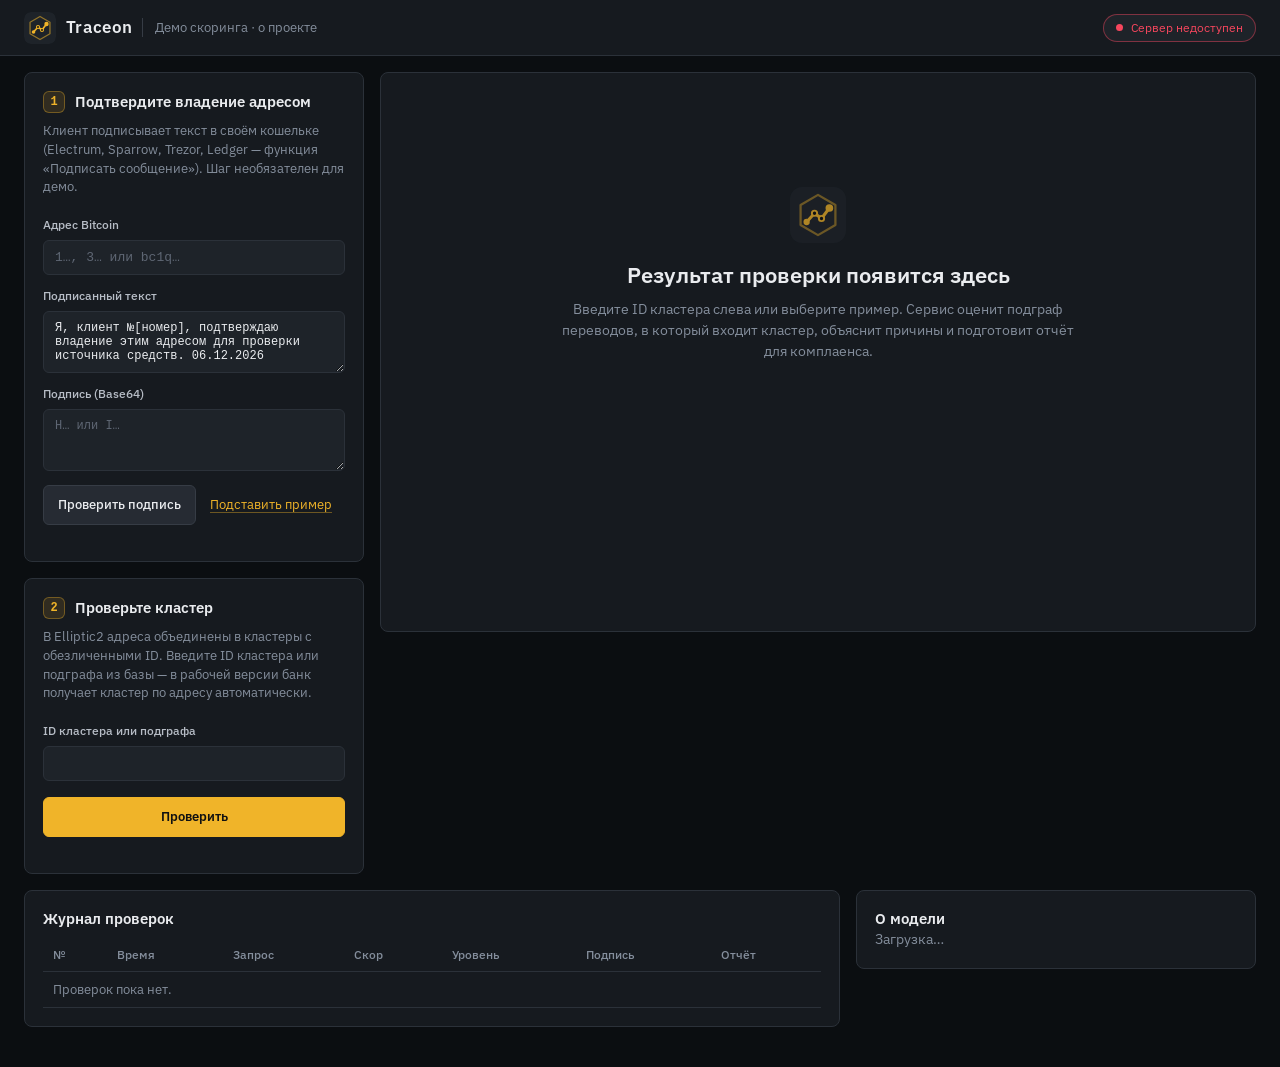
==== frontend/demo/index.html @ 6b7cd073 "Traceon: ML-скоринг AML-рисков криптопереводов" ====
<!doctype html>
<html lang="ru">
<head>
  <meta charset="utf-8">
  <meta name="viewport" content="width=device-width, initial-scale=1">
  <title>Traceon — проверка источника средств</title>
  <meta name="color-scheme" content="dark">
  <link rel="icon" href="../logo.svg" type="image/svg+xml">
  <link rel="stylesheet" href="style.css">
  <script src="../vendor/vis-network.min.js" defer></script>
  <script src="app.js" defer></script>
</head>
<body>
  <header class="topbar">
    <a class="brand" href="/" title="О проекте Traceon">
      <img src="../logo.svg" width="32" height="32" alt="">
      <span class="brand-name">Traceon</span>
      <span class="brand-sub">Демо скоринга · о проекте</span>
    </a>
    <div class="status" id="status" role="status"><span class="pulse"></span><span id="status-text">Подключение…</span></div>
  </header>
  <div class="ticker" id="ticker" aria-label="Показатели модели" hidden></div>

  <main class="layout">
    <aside class="steps" aria-label="Порядок проверки">
      <section class="step" aria-labelledby="step1-title">
        <h2 id="step1-title"><span class="step-n">1</span>Подтвердите владение адресом</h2>
        <p class="note">Клиент подписывает текст в своём кошельке (Electrum, Sparrow, Trezor, Ledger — функция «Подписать сообщение»). Шаг необязателен для демо.</p>
        <form id="sig-form" novalidate>
          <label for="sig-address">Адрес Bitcoin</label>
          <input id="sig-address" name="address" autocomplete="off" spellcheck="false" placeholder="1…, 3… или bc1q…">
          <label for="sig-message">Подписанный текст</label>
          <textarea id="sig-message" name="message" rows="3" spellcheck="false"></textarea>
          <label for="sig-signature">Подпись (Base64)</label>
          <textarea id="sig-signature" name="signature" rows="3" spellcheck="false" placeholder="H… или I…"></textarea>
          <div class="row">
            <button type="submit" class="btn secondary">Проверить подпись</button>
            <button type="button" class="link" id="sig-sample">Подставить пример</button>
          </div>
          <p class="sig-result" id="sig-result" aria-live="polite"></p>
        </form>
      </section>

      <section class="step" aria-labelledby="step2-title">
        <h2 id="step2-title"><span class="step-n">2</span>Проверьте кластер</h2>
        <p class="note">В Elliptic2 адреса объединены в кластеры с обезличенными ID. Введите ID кластера или подграфа из базы — в рабочей версии банк получает кластер по адресу автоматически.</p>
        <form id="check-form" novalidate>
          <label for="query">ID кластера или подграфа</label>
          <input id="query" name="query" autocomplete="off" spellcheck="false" required>
          <button type="submit" class="btn primary" id="check-btn">Проверить</button>
          <p class="field-error" id="check-error" role="alert"></p>
        </form>
        <div class="examples" id="examples" hidden>
          <p class="note">Примеры из тестовой выборки:</p>
          <div class="chips" id="chips"></div>
        </div>
      </section>
    </aside>

    <section class="result" id="result" aria-live="polite" aria-labelledby="result-title">
      <div class="empty" id="empty">
        <h1 id="result-title">Результат проверки появится здесь</h1>
        <p>Введите ID кластера слева или выберите пример. Сервис оценит подграф переводов, в который входит кластер, объяснит причины и подготовит отчёт для комплаенса.</p>
      </div>

      <div class="report" id="report" hidden>
        <div class="report-head">
          <div>
            <h1 id="r-title">Проверка</h1>
            <p class="meta" id="r-meta"></p>
          </div>
          <div class="actions">
            <a class="btn secondary" id="r-pdf" href="#" download>Скачать PDF-отчёт</a>
            <button type="button" class="link" id="r-blacklist">Внести кластер в чёрный список</button>
          </div>
        </div>

        <div class="scale-block">
          <div class="score" id="r-score">
            <svg class="hex" viewBox="0 0 120 138" aria-hidden="true">
              <path class="hex-glow" d="M60 4 L114 35 V103 L60 134 L6 103 V35 Z"/>
              <path class="hex-edge" d="M60 4 L114 35 V103 L60 134 L6 103 V35 Z"/>
            </svg>
            <span class="score-num" id="r-num">0</span><span class="score-of">из 100</span>
          </div>
          <div class="scale-wrap">
            <p class="level" id="r-level"></p>
            <div class="scale" aria-hidden="true">
              <span class="zone low"></span><span class="zone medium"></span><span class="zone high"></span>
              <span class="marker" id="r-marker"></span>
            </div>
            <div class="scale-labels" aria-hidden="true">
              <span>Низкий риск</span><span>Средний</span><span>Высокий</span>
            </div>
          </div>
        </div>

        <p class="scheme-line" id="r-scheme" hidden></p>
        <div class="badges" id="r-badges"></div>

        <section class="conclusion">
          <h2>Заключение</h2>
          <p id="r-conclusion"></p>
          <p class="note" id="r-conclusion-src"></p>
        </section>

        <section class="patterns">
          <h2>Тип схемы</h2>
          <p class="note">Определяется по реальным переводам внутри схемы. Нажмите на карточку, чтобы подсветить участников на графе.</p>
          <div class="pattern-list" id="r-patterns"></div>
        </section>

        <section class="drivers" id="r-drivers" hidden>
          <h2>Из чего складывается оценка</h2>
          <div class="drivers-bar" id="r-drivers-bar" aria-hidden="true"></div>
          <ul class="drivers-legend" id="r-drivers-legend"></ul>
        </section>

        <div class="factors">
          <section>
            <h2>Факторы риска</h2>
            <ul class="factor-list up" id="r-risk"></ul>
          </section>
          <section>
            <h2>Смягчающие факторы</h2>
            <ul class="factor-list down" id="r-mitigating"></ul>
          </section>
        </div>
        <p class="note factors-note" id="r-hidden-note" hidden></p>

        <section class="graph-block">
          <div class="graph-head">
            <h2>Граф переводов подграфа</h2>
            <ul class="legend">
              <li><span class="dot focus"></span>Проверяемый кластер</li>
              <li><span class="dot plain"></span>Другие кластеры</li>
              <li><span class="dot listed"></span>В чёрном списке</li>
              <li id="legend-scheme" hidden><span class="dot scheme"></span>Участники типовой схемы</li>
            </ul>
          </div>
          <div id="graph" class="graph" role="img" aria-label="Граф переводов между кластерами подграфа"></div>
        </section>
      </div>
    </section>
  </main>

  <section class="bottom">
    <section class="history" aria-labelledby="history-title">
      <h2 id="history-title">Журнал проверок</h2>
      <div class="table-wrap">
        <table>
          <thead><tr><th>№</th><th>Время</th><th>Запрос</th><th>Скор</th><th>Уровень</th><th>Подпись</th><th>Отчёт</th></tr></thead>
          <tbody id="history"><tr><td colspan="7" class="muted">Проверок пока нет.</td></tr></tbody>
        </table>
      </div>
    </section>
    <section class="model" aria-labelledby="model-title">
      <h2 id="model-title">О модели</h2>
      <div id="model-info"><p class="muted">Загрузка…</p></div>
    </section>
  </section>
</body>
</html>
---- frontend/demo/style.css ----
/* Traceon — консоль комплаенс-офицера. Шрифты лежат локально: работает без интернета. */
@font-face { font-family: "Plex"; font-weight: 400; font-display: swap; src: url(../vendor/fonts/ibm-plex-sans-latin-400-normal.woff2) format("woff2"); unicode-range: U+0000-00FF, U+2000-206F, U+20AC, U+2116, U+2190-21FF, U+25B2, U+25BC; }
@font-face { font-family: "Plex"; font-weight: 400; font-display: swap; src: url(../vendor/fonts/ibm-plex-sans-cyrillic-400-normal.woff2) format("woff2"); unicode-range: U+0301, U+0400-045F, U+0490-0491, U+04B0-04B1, U+2116; }
@font-face { font-family: "Plex"; font-weight: 500; font-display: swap; src: url(../vendor/fonts/ibm-plex-sans-latin-500-normal.woff2) format("woff2"); unicode-range: U+0000-00FF, U+2000-206F, U+2116; }
@font-face { font-family: "Plex"; font-weight: 500; font-display: swap; src: url(../vendor/fonts/ibm-plex-sans-cyrillic-500-normal.woff2) format("woff2"); unicode-range: U+0301, U+0400-045F, U+0490-0491, U+04B0-04B1, U+2116; }
@font-face { font-family: "Plex"; font-weight: 600; font-display: swap; src: url(../vendor/fonts/ibm-plex-sans-latin-600-normal.woff2) format("woff2"); unicode-range: U+0000-00FF, U+2000-206F, U+2116; }
@font-face { font-family: "Plex"; font-weight: 600; font-display: swap; src: url(../vendor/fonts/ibm-plex-sans-cyrillic-600-normal.woff2) format("woff2"); unicode-range: U+0301, U+0400-045F, U+0490-0491, U+04B0-04B1, U+2116; }
@font-face { font-family: "Plex Condensed"; font-weight: 600; font-display: swap; src: url(../vendor/fonts/ibm-plex-sans-condensed-latin-600-normal.woff2) format("woff2"); }

/* Traceon — тёмная «биржевая» тема (как в Tamyr) с web3-акцентами:
   янтарный бренд, зелёный/оранжевый/красный — уровни риска, фиолетовый — тип схемы, бирюзовый — связи с сетью.
   ID — моноширинным шрифтом, как хеши в блокчейн-эксплорере. Шрифты локальные: работает без интернета. */
:root {
  --bg: #0B0E11; --panel: #161A1F; --panel-2: #1E2329; --panel-3: #262B33;
  --line: #2B3139; --line-2: #363C45;
  --ink: #EAECEF; --ink-2: #B7BDC6; --muted: #848E9C; --dim: #5E6673;
  --accent: #F0B429; --accent-soft: rgba(240, 180, 41, .12);
  --low: #2EBD85; --medium: #E8A13A; --high: #F6465D; --ok: #2EBD85;
  --violet: #8B7CF6; --violet-soft: rgba(139, 124, 246, .12);
  --cyan: #22C3D6; --cyan-soft: rgba(34, 195, 214, .10);
  --radius: 8px;
  --mono: "JetBrains Mono", "SF Mono", ui-monospace, Menlo, Consolas, monospace;
  font-family: "Plex", -apple-system, "Helvetica Neue", Arial, sans-serif;
  color: var(--ink); background: var(--bg);
  font-size: 14px; line-height: 1.5;
  color-scheme: dark;
}
* { box-sizing: border-box; }
body { margin: 0; background: var(--bg); -webkit-font-smoothing: antialiased; }
h1, h2 { margin: 0; font-weight: 600; }
h1 { font-size: 22px; line-height: 1.25; overflow-wrap: anywhere; }
h2 { font-size: 15px; line-height: 1.35; }
p { margin: 0; }
[hidden] { display: none !important; }
:focus-visible { outline: 2px solid var(--accent); outline-offset: 2px; border-radius: 4px; }
::selection { background: var(--accent); color: #111; }
::-webkit-scrollbar { width: 8px; height: 8px; }
::-webkit-scrollbar-thumb { background: var(--line-2); border-radius: 8px; }
.muted { color: var(--muted); }
.note { color: var(--muted); font-size: 12.5px; line-height: 1.5; }

/* Верхняя панель */
.topbar { display: flex; align-items: center; justify-content: space-between; gap: 16px;
  height: 56px; padding: 0 24px; background: var(--panel); border-bottom: 1px solid var(--line); }
.brand { display: flex; align-items: center; gap: 10px; min-width: 0; }
.brand img { flex: none; border-radius: 7px; }
.brand-name { font-weight: 600; font-size: 17px; letter-spacing: .02em; }
.brand-sub { color: var(--muted); font-size: 12.5px; padding-left: 12px; border-left: 1px solid var(--line-2); white-space: nowrap; overflow: hidden; text-overflow: ellipsis; }
.status { display: inline-flex; align-items: center; gap: 8px; font-size: 12px; color: var(--ink-2);
  background: var(--panel-2); border: 1px solid var(--line); border-radius: 999px; padding: 4px 12px; }
.pulse { width: 7px; height: 7px; border-radius: 50%; background: var(--muted); flex: none; }
.status.ok .pulse { background: var(--low); box-shadow: 0 0 0 0 rgba(46, 189, 133, .6); animation: pulse 2.4s ease-out infinite; }
.status.bad { color: var(--high); border-color: rgba(246, 70, 93, .45); }
.status.bad .pulse { background: var(--high); }
@keyframes pulse { 0% { box-shadow: 0 0 0 0 rgba(46, 189, 133, .55); } 70%, 100% { box-shadow: 0 0 0 7px rgba(46, 189, 133, 0); } }

/* Тикер: показатели модели, как строка котировок */
.ticker { display: flex; background: var(--bg); border-bottom: 1px solid var(--line); overflow-x: auto; scrollbar-width: none; }
.ticker::-webkit-scrollbar { display: none; }
.ticker .t { padding: 8px 20px; border-right: 1px solid var(--line); white-space: nowrap; }
.ticker .t small { display: block; color: var(--muted); font-size: 11px; }
.ticker .t b { font: 600 14px var(--mono); font-variant-numeric: tabular-nums; }
.ticker .t b.acc { color: var(--accent); }
.ticker .t b.up { color: var(--low); }
.ticker .t i { font-style: normal; font-size: 11px; color: var(--dim); margin-left: 6px; }

/* Раскладка */
.layout { display: grid; grid-template-columns: 340px minmax(0, 1fr); gap: 16px;
  padding: 16px 24px; max-width: 1480px; margin: 0 auto; align-items: start; }
.steps { display: flex; flex-direction: column; gap: 16px; position: sticky; top: 16px; }
.step, .result, .history, .model { background: var(--panel); border: 1px solid var(--line); border-radius: var(--radius); }
.step { padding: 18px; }
.step h2 { display: flex; align-items: center; gap: 10px; margin-bottom: 8px; }
.step-n { display: inline-grid; place-items: center; width: 22px; height: 22px; border-radius: 6px; flex: none;
  background: var(--accent-soft); color: var(--accent); font: 600 12px var(--mono); border: 1px solid rgba(240, 180, 41, .35); }

form { display: flex; flex-direction: column; gap: 6px; margin-top: 14px; }
label { font-size: 12px; font-weight: 500; color: var(--ink-2); margin-top: 6px; }
input, textarea { font: 13px var(--mono); color: var(--ink); background: var(--panel-2);
  border: 1px solid var(--line); border-radius: 6px; padding: 9px 11px; width: 100%; }
input::placeholder, textarea::placeholder { color: var(--dim); }
textarea { resize: vertical; font-size: 12px; }
input:focus, textarea:focus { border-color: var(--accent); outline: none; box-shadow: 0 0 0 3px var(--accent-soft); }
.row { display: flex; align-items: center; gap: 14px; margin-top: 8px; flex-wrap: wrap; }

.btn { display: inline-flex; align-items: center; justify-content: center; gap: 8px; font: inherit; font-weight: 500;
  font-size: 13px; border-radius: 6px; padding: 9px 14px; cursor: pointer; text-decoration: none; border: 1px solid var(--line-2); }
.btn.primary { background: var(--accent); border-color: var(--accent); color: #111; font-weight: 600; margin-top: 10px; }
.btn.primary:hover { filter: brightness(1.08); }
.btn.primary:disabled { opacity: .6; cursor: progress; }
.btn.secondary { background: var(--panel-3); color: var(--ink); }
.btn.secondary:hover { border-color: var(--muted); }
.link { font: inherit; font-size: 12.5px; color: var(--accent); background: none; border: 0; padding: 0; cursor: pointer;
  text-decoration: underline; text-underline-offset: 3px; text-decoration-color: rgba(240, 180, 41, .4); }
.link:hover { text-decoration-color: var(--accent); }
.link:disabled { color: var(--muted); cursor: default; text-decoration: none; }

.sig-result { font-size: 12.5px; min-height: 1em; }
.sig-result.ok { color: var(--low); }
.sig-result.bad { color: var(--high); }
.field-error { color: var(--high); font-size: 12.5px; min-height: 1em; }

.examples { margin-top: 16px; padding-top: 14px; border-top: 1px solid var(--line); }
.chips { display: flex; flex-direction: column; gap: 6px; margin-top: 8px; }
.chip { display: flex; justify-content: space-between; align-items: center; gap: 10px; font: inherit; font-size: 12.5px;
  text-align: left; background: var(--panel-2); color: var(--ink-2); cursor: pointer;
  border: 1px solid var(--line); border-left: 3px solid var(--c, var(--line-2)); border-radius: 6px; padding: 7px 10px; }
.chip:hover { border-color: var(--line-2); border-left-color: var(--c); color: var(--ink); background: var(--panel-3); }
.chip .cid { font: 12px var(--mono); color: var(--ink); }

/* Результат */
.result { padding: 24px; min-height: 560px; }
.empty { max-width: 520px; margin: 90px auto; text-align: center; }
.empty::before { content: ""; display: block; width: 56px; height: 56px; margin: 0 auto 18px; background: url(../logo.svg) center/contain no-repeat; opacity: .7; }
.empty p { color: var(--muted); margin-top: 10px; }

.report-head { display: flex; justify-content: space-between; align-items: flex-start; gap: 16px; flex-wrap: wrap; }
#r-title { font-family: var(--mono); font-weight: 600; letter-spacing: .01em; }
.meta { color: var(--muted); font-size: 12px; margin-top: 4px; word-break: break-all; font-family: var(--mono); }
.actions { display: flex; flex-direction: column; align-items: flex-end; gap: 8px; }

/* Скор в шестиугольнике-«блоке» — главный элемент экрана */
.scale-block { display: grid; grid-template-columns: auto minmax(0, 1fr); gap: 32px; align-items: center; margin: 22px 0 6px; }
.score { position: relative; width: 150px; height: 172px; display: flex; flex-direction: column;
  align-items: center; justify-content: center; color: var(--lvl, var(--ink)); }
.hex { position: absolute; inset: 0; width: 100%; height: 100%; overflow: visible; }
.hex path { fill: none; stroke-linejoin: round; }
.hex-edge { stroke: var(--lvl, var(--line-2)); stroke-width: 2.5;
  fill: color-mix(in srgb, var(--lvl, #000) 9%, transparent) !important; }
.hex-glow { stroke: var(--lvl, transparent); stroke-width: 10; opacity: .18; filter: blur(6px); }
.score-num { position: relative; font: 600 64px/1 var(--mono); font-variant-numeric: tabular-nums;
  text-shadow: 0 0 24px color-mix(in srgb, var(--lvl, #fff) 45%, transparent); }
.score-of { position: relative; font-size: 12px; color: var(--muted); margin-top: 6px; }
.level { font-size: 20px; font-weight: 600; color: var(--lvl, var(--ink)); margin-bottom: 12px; }
.scale { position: relative; display: grid; grid-template-columns: 40fr 30fr 30fr; gap: 3px; height: 8px; }
.zone { display: block; height: 100%; border-radius: 2px; }
.zone.low { background: rgba(46, 189, 133, .55); }
.zone.medium { background: rgba(232, 161, 58, .55); }
.zone.high { background: rgba(246, 70, 93, .6); }
.marker { position: absolute; top: -7px; width: 4px; height: 22px; margin-left: -2px; border-radius: 2px; left: 0;
  background: var(--ink); box-shadow: 0 0 0 3px var(--panel), 0 0 14px var(--lvl, #fff);
  transition: left .7s cubic-bezier(.2, .8, .2, 1); }
.scale-labels { display: grid; grid-template-columns: 40fr 30fr 30fr; margin-top: 8px; font-size: 11.5px; color: var(--muted); }
@media (prefers-reduced-motion: reduce) { .marker { transition: none; } .status.ok .pulse { animation: none; } }

.badges { display: flex; flex-wrap: wrap; gap: 6px; margin: 16px 0 4px; }
.badge { font-size: 12px; border: 1px solid var(--line); border-radius: 999px; padding: 3px 10px; color: var(--ink-2); background: var(--panel-2); }
.badge.ok { border-color: rgba(46, 189, 133, .45); color: var(--low); background: rgba(46, 189, 133, .08); }
.badge.warn { border-color: rgba(246, 70, 93, .5); color: var(--high); background: rgba(246, 70, 93, .08); }

.scheme-line { margin: 18px 0 0; padding: 10px 14px; border: 1px solid rgba(139, 124, 246, .35); border-left: 3px solid var(--violet);
  background: var(--violet-soft); border-radius: 0 6px 6px 0; font-size: 15px; line-height: 1.45; color: var(--ink); }
.scheme-line span { font-weight: 600; color: var(--violet); margin-right: 4px; }

.result section h2 { margin-bottom: 2px; }
.conclusion { margin-top: 20px; padding: 14px 16px; background: var(--panel-2);
  border-left: 3px solid var(--lvl, var(--accent)); border-radius: 0 6px 6px 0; }
.conclusion h2 { margin-bottom: 6px; }
.conclusion p + .note { margin-top: 8px; }
#r-conclusion { max-width: 80ch; color: var(--ink-2); }

.patterns, .drivers, .graph-block { margin-top: 26px; }
.pattern-list { display: grid; grid-template-columns: repeat(auto-fit, minmax(240px, 1fr)); gap: 8px; margin-top: 10px; }
.pattern { display: flex; flex-direction: column; gap: 4px; padding: 11px 13px; border: 1px solid var(--line);
  border-radius: 6px; background: var(--panel-2); font-size: 13px; line-height: 1.45; color: var(--ink-2); }
.pattern b { font-weight: 600; font-size: 14px; color: var(--ink); }
.pattern-stat { color: var(--muted); font-size: 12px; }
.pattern-list + .pattern-stat { display: block; margin-top: 8px; }
.pattern.clickable { cursor: pointer; }
.pattern.clickable:hover { border-color: var(--line-2); }
.pattern.active { border-color: var(--violet); background: var(--violet-soft); }

/* Из чего складывается оценка */
.drivers-bar { display: flex; gap: 2px; height: 10px; border-radius: 3px; overflow: hidden; margin-top: 10px; background: var(--panel-3); }
.drivers-bar span { display: block; min-width: 3px; }
.drivers-legend { list-style: none; display: flex; flex-wrap: wrap; gap: 6px 22px; padding: 0; margin: 10px 0 0; font-size: 13px; color: var(--ink-2); }
.drivers-legend li { display: flex; align-items: center; gap: 7px; }
.drivers-legend b { font-family: var(--mono); color: var(--ink); }
.sw { width: 9px; height: 9px; border-radius: 2px; display: inline-block; }
.g-hidden { background: var(--dim); }
.g-network { background: var(--cyan); }
.g-structure { background: var(--violet); }

/* Факторы */
.factors { display: grid; grid-template-columns: 1fr 1fr; gap: 20px; margin-top: 26px; }
.factor-list { list-style: none; margin: 10px 0 0; padding: 0; display: flex; flex-direction: column; gap: 6px; }
.factor-list li { padding: 10px 12px; background: var(--panel-2); border: 1px solid var(--line); border-radius: 6px;
  font-size: 13px; line-height: 1.5; color: var(--ink-2); }
.factor-list.up li { box-shadow: inset 3px 0 0 var(--high); }
.factor-list.down li { box-shadow: inset 3px 0 0 var(--low); }
.factor-list .empty-item { color: var(--muted); box-shadow: none !important; }
.f-meta { display: flex; flex-wrap: wrap; align-items: center; gap: 6px; font-size: 11.5px; color: var(--muted); margin-bottom: 5px; }
.f-group { display: inline-block; padding: 0 7px; border-radius: 4px; font-weight: 500; line-height: 18px; }
.f-group.g-hidden { background: var(--panel-3); color: var(--ink-2); }
.f-group.g-network { background: var(--cyan-soft); color: var(--cyan); }
.f-group.g-structure { background: var(--violet-soft); color: var(--violet); }
.factor-list .proxy { display: block; font-size: 12.5px; color: var(--cyan); margin-top: 4px; }
.factor-list .hint { display: block; color: var(--accent); font-size: 12.5px; margin-top: 3px; }
.factors-note { margin-top: 12px; max-width: 95ch; }

/* Граф: тёмное полотно с сеткой точек — «сеть» */
.graph-head { display: flex; justify-content: space-between; align-items: baseline; gap: 12px; flex-wrap: wrap; }
.legend { display: flex; gap: 14px; list-style: none; margin: 0; padding: 0; font-size: 12px; color: var(--muted); flex-wrap: wrap; }
.legend li { display: flex; align-items: center; gap: 6px; }
.dot { width: 10px; height: 10px; border-radius: 50%; display: inline-block; }
.dot.focus { background: var(--accent); box-shadow: 0 0 8px rgba(240, 180, 41, .6); }
.dot.plain { background: var(--panel-3); border: 2px solid #6B7584; }
.dot.listed { background: var(--high); }
.dot.scheme { background: var(--violet); }
.graph { height: 400px; margin-top: 12px; border: 1px solid var(--line); border-radius: 6px;
  background-color: var(--bg);
  background-image: radial-gradient(rgba(132, 142, 156, .16) 1px, transparent 1px);
  background-size: 18px 18px; color: var(--muted); }

/* Нижний блок */
.bottom { display: grid; grid-template-columns: minmax(0, 1fr) 400px; gap: 16px; align-items: start;
  padding: 0 24px 40px; max-width: 1480px; margin: 0 auto; }
.history, .model { padding: 18px; }
.table-wrap { overflow-x: auto; margin-top: 10px; }
table { width: 100%; border-collapse: collapse; font-size: 13px; font-variant-numeric: tabular-nums; }
th { text-align: left; font-weight: 500; color: var(--muted); font-size: 11.5px; padding: 7px 10px; border-bottom: 1px solid var(--line); }
td { padding: 8px 10px; border-bottom: 1px solid var(--line); color: var(--ink-2); }
tbody tr:hover td { background: var(--panel-2); }
td.q { font-family: var(--mono); font-size: 12px; max-width: 220px; overflow: hidden; text-overflow: ellipsis; white-space: nowrap; color: var(--ink); }
.lvl-low { color: var(--low) !important; } .lvl-medium { color: var(--medium) !important; } .lvl-high { color: var(--high) !important; }
.model table { margin-top: 10px; }
.model td:not(:first-child), .model th:not(:first-child) { text-align: right; font-family: var(--mono); }
.model tbody tr:first-child td { color: var(--accent); }
.model .note { margin-top: 10px; }

@media (max-width: 1100px) {
  .layout, .bottom { grid-template-columns: minmax(0, 1fr); padding-left: 16px; padding-right: 16px; }
  .steps { position: static; }
  .topbar { padding: 0 16px; }
  .brand-sub { display: none; }
}
@media (max-width: 640px) {
  .result { padding: 16px; }
  .factors { grid-template-columns: 1fr; }
  .scale-block { grid-template-columns: 1fr; justify-items: center; gap: 16px; }
  .scale-wrap { width: 100%; }
  .score { width: 124px; height: 142px; }
  .score-num { font-size: 50px; }
  .actions { align-items: flex-start; }
  .status { max-width: 52vw; overflow: hidden; }
  #status-text { white-space: nowrap; overflow: hidden; text-overflow: ellipsis; }
}

a.brand { text-decoration: none; color: inherit; }
a.brand:hover .brand-sub { color: var(--accent); }
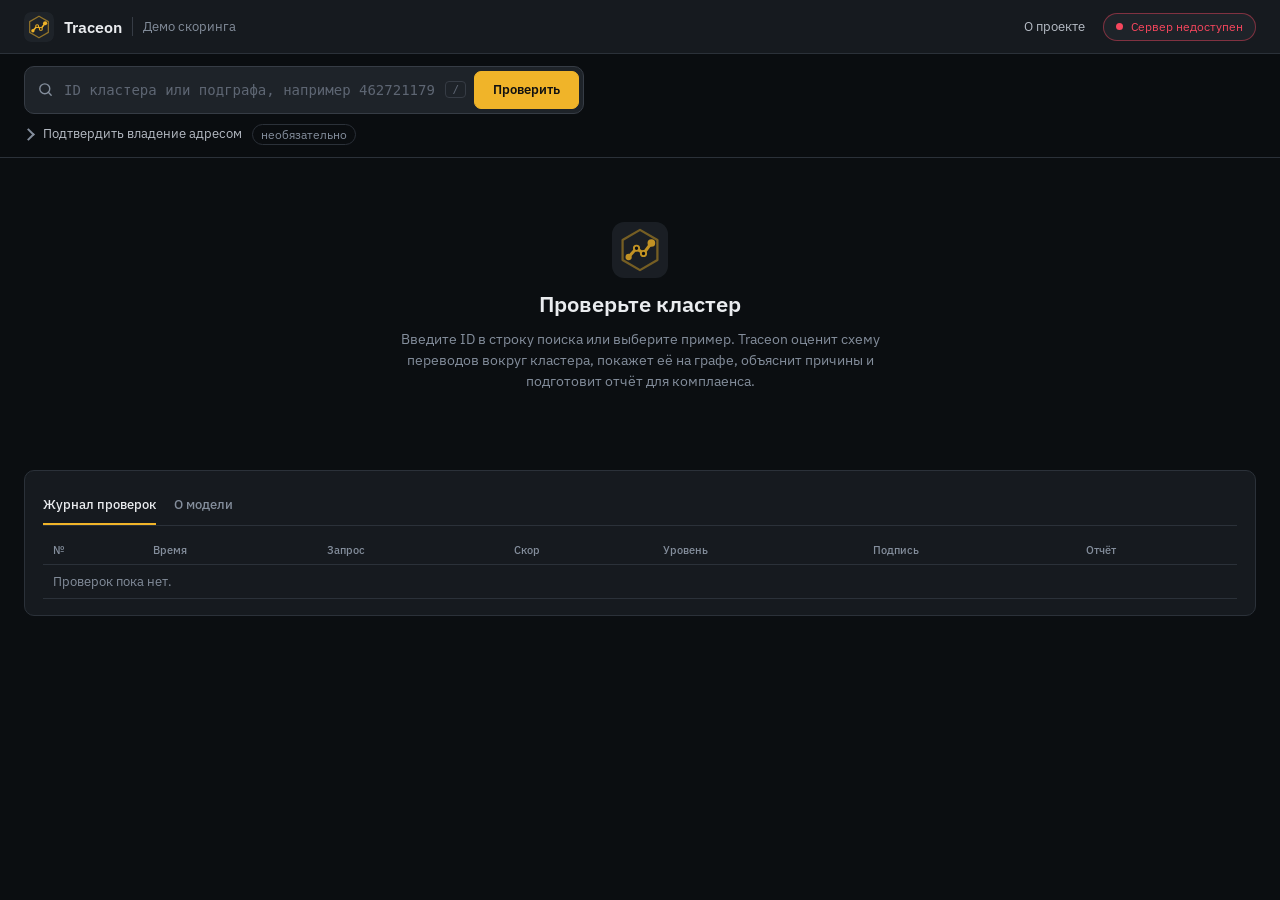
==== commit de9d52f9: "README: подробное описание, архитектура, API, интеграции" ====
--- a/frontend/demo/index.html
+++ b/frontend/demo/index.html
@@ -9,155 +9,172 @@
   <link rel="stylesheet" href="style.css">
   <script src="../vendor/vis-network.min.js" defer></script>
   <script src="app.js" defer></script>
+  <meta name="traceon-demo" content="https://macbook-pro-nurbol.tail18e959.ts.net/demo/">
 </head>
 <body>
   <header class="topbar">
     <a class="brand" href="/" title="О проекте Traceon">
-      <img src="../logo.svg" width="32" height="32" alt="">
+      <img src="../logo.svg" width="30" height="30" alt="">
       <span class="brand-name">Traceon</span>
-      <span class="brand-sub">Демо скоринга · о проекте</span>
+      <span class="brand-sub">Демо скоринга</span>
     </a>
+    <a class="top-link" href="/">О проекте</a>
     <div class="status" id="status" role="status"><span class="pulse"></span><span id="status-text">Подключение…</span></div>
   </header>
   <div class="ticker" id="ticker" aria-label="Показатели модели" hidden></div>
 
-  <main class="layout">
-    <aside class="steps" aria-label="Порядок проверки">
-      <section class="step" aria-labelledby="step1-title">
-        <h2 id="step1-title"><span class="step-n">1</span>Подтвердите владение адресом</h2>
-        <p class="note">Клиент подписывает текст в своём кошельке (Electrum, Sparrow, Trezor, Ledger — функция «Подписать сообщение»). Шаг необязателен для демо.</p>
-        <form id="sig-form" novalidate>
-          <label for="sig-address">Адрес Bitcoin</label>
-          <input id="sig-address" name="address" autocomplete="off" spellcheck="false" placeholder="1…, 3… или bc1q…">
-          <label for="sig-message">Подписанный текст</label>
-          <textarea id="sig-message" name="message" rows="3" spellcheck="false"></textarea>
-          <label for="sig-signature">Подпись (Base64)</label>
-          <textarea id="sig-signature" name="signature" rows="3" spellcheck="false" placeholder="H… или I…"></textarea>
-          <div class="row">
+  <!-- Командная строка: главное действие экрана -->
+  <section class="command" aria-label="Проверка кластера">
+    <form id="check-form" class="search" novalidate>
+      <label for="query" class="sr-only">ID кластера или подграфа</label>
+      <svg class="search-ico" viewBox="0 0 24 24" aria-hidden="true"><circle cx="11" cy="11" r="7" fill="none" stroke="currentColor" stroke-width="2"/><path d="M20 20l-4-4" stroke="currentColor" stroke-width="2" stroke-linecap="round"/></svg>
+      <input id="query" name="query" autocomplete="off" spellcheck="false" required placeholder="ID кластера или подграфа, например 462721179">
+      <kbd title="Нажмите /, чтобы перейти к поиску">/</kbd>
+      <button type="submit" class="btn primary" id="check-btn">Проверить</button>
+    </form>
+    <div class="examples" id="examples" hidden>
+      <span class="ex-label">Примеры</span>
+      <div class="chips" id="chips"></div>
+    </div>
+    <p class="field-error" id="check-error" role="alert"></p>
+
+    <details class="sig" id="sig-panel">
+      <summary>
+        <span class="sig-title">Подтвердить владение адресом</span>
+        <span class="sig-state" id="sig-state">необязательно</span>
+      </summary>
+      <div class="sig-body">
+        <p class="note">Клиент подписывает текст в своём кошельке (Electrum, Sparrow, Trezor, Ledger — «Подписать сообщение»). Подтверждение попадёт в отчёт.</p>
+        <form id="sig-form" class="sig-form" novalidate>
+          <div class="field">
+            <label for="sig-address">Адрес Bitcoin</label>
+            <input id="sig-address" name="address" autocomplete="off" spellcheck="false" placeholder="1…, 3… или bc1q…">
+          </div>
+          <div class="field">
+            <label for="sig-message">Подписанный текст</label>
+            <textarea id="sig-message" name="message" rows="2" spellcheck="false"></textarea>
+          </div>
+          <div class="field">
+            <label for="sig-signature">Подпись (Base64)</label>
+            <textarea id="sig-signature" name="signature" rows="2" spellcheck="false" placeholder="H… или I…"></textarea>
+          </div>
+          <div class="sig-actions">
             <button type="submit" class="btn secondary">Проверить подпись</button>
             <button type="button" class="link" id="sig-sample">Подставить пример</button>
           </div>
-          <p class="sig-result" id="sig-result" aria-live="polite"></p>
         </form>
+        <p class="sig-result" id="sig-result" aria-live="polite"></p>
+      </div>
+    </details>
+  </section>
+
+  <main class="result" id="result" aria-live="polite" aria-labelledby="result-title">
+    <div class="empty" id="empty">
+      <h1 id="result-title">Проверьте кластер</h1>
+      <p>Введите ID в строку поиска или выберите пример. Traceon оценит схему переводов вокруг кластера, покажет её на графе, объяснит причины и подготовит отчёт для комплаенса.</p>
+      <div class="empty-grid" id="empty-examples"></div>
+    </div>
+
+    <div class="report" id="report" hidden>
+      <!-- Сводка: всё главное в одной полосе -->
+      <section class="summary">
+        <div class="score" id="r-score">
+          <svg class="hex" viewBox="0 0 120 138" aria-hidden="true">
+            <path class="hex-glow" d="M60 4 L114 35 V103 L60 134 L6 103 V35 Z"/>
+            <path class="hex-edge" d="M60 4 L114 35 V103 L60 134 L6 103 V35 Z"/>
+          </svg>
+          <span class="score-num" id="r-num">0</span><span class="score-of">из 100</span>
+        </div>
+        <div class="sum-main">
+          <div class="sum-head">
+            <div class="sum-id">
+              <h2 id="r-title">Проверка</h2>
+              <p class="meta" id="r-meta"></p>
+            </div>
+            <div class="actions">
+              <a class="btn secondary" id="r-pdf" href="#" download>Скачать PDF</a>
+              <button type="button" class="btn ghost" id="r-blacklist">В чёрный список</button>
+            </div>
+          </div>
+          <div class="sum-level">
+            <p class="level" id="r-level"></p>
+            <div class="scale-wrap">
+              <div class="scale" aria-hidden="true">
+                <span class="zone low"></span><span class="zone medium"></span><span class="zone high"></span>
+                <span class="marker" id="r-marker"></span>
+              </div>
+              <div class="scale-labels" aria-hidden="true"><span>Низкий</span><span>Средний</span><span>Высокий</span></div>
+            </div>
+          </div>
+          <p class="scheme-line" id="r-scheme" hidden></p>
+          <div class="badges" id="r-badges"></div>
+        </div>
       </section>
 
-      <section class="step" aria-labelledby="step2-title">
-        <h2 id="step2-title"><span class="step-n">2</span>Проверьте кластер</h2>
-        <p class="note">В Elliptic2 адреса объединены в кластеры с обезличенными ID. Введите ID кластера или подграфа из базы — в рабочей версии банк получает кластер по адресу автоматически.</p>
-        <form id="check-form" novalidate>
-          <label for="query">ID кластера или подграфа</label>
-          <input id="query" name="query" autocomplete="off" spellcheck="false" required>
-          <button type="submit" class="btn primary" id="check-btn">Проверить</button>
-          <p class="field-error" id="check-error" role="alert"></p>
-        </form>
-        <div class="examples" id="examples" hidden>
-          <p class="note">Примеры из тестовой выборки:</p>
-          <div class="chips" id="chips"></div>
-        </div>
-      </section>
-    </aside>
-
-    <section class="result" id="result" aria-live="polite" aria-labelledby="result-title">
-      <div class="empty" id="empty">
-        <h1 id="result-title">Результат проверки появится здесь</h1>
-        <p>Введите ID кластера слева или выберите пример. Сервис оценит подграф переводов, в который входит кластер, объяснит причины и подготовит отчёт для комплаенса.</p>
-      </div>
-
-      <div class="report" id="report" hidden>
-        <div class="report-head">
-          <div>
-            <h1 id="r-title">Проверка</h1>
-            <p class="meta" id="r-meta"></p>
-          </div>
-          <div class="actions">
-            <a class="btn secondary" id="r-pdf" href="#" download>Скачать PDF-отчёт</a>
-            <button type="button" class="link" id="r-blacklist">Внести кластер в чёрный список</button>
-          </div>
-        </div>
-
-        <div class="scale-block">
-          <div class="score" id="r-score">
-            <svg class="hex" viewBox="0 0 120 138" aria-hidden="true">
-              <path class="hex-glow" d="M60 4 L114 35 V103 L60 134 L6 103 V35 Z"/>
-              <path class="hex-edge" d="M60 4 L114 35 V103 L60 134 L6 103 V35 Z"/>
-            </svg>
-            <span class="score-num" id="r-num">0</span><span class="score-of">из 100</span>
-          </div>
-          <div class="scale-wrap">
-            <p class="level" id="r-level"></p>
-            <div class="scale" aria-hidden="true">
-              <span class="zone low"></span><span class="zone medium"></span><span class="zone high"></span>
-              <span class="marker" id="r-marker"></span>
-            </div>
-            <div class="scale-labels" aria-hidden="true">
-              <span>Низкий риск</span><span>Средний</span><span>Высокий</span>
-            </div>
-          </div>
-        </div>
-
-        <p class="scheme-line" id="r-scheme" hidden></p>
-        <div class="badges" id="r-badges"></div>
-
-        <section class="conclusion">
-          <h2>Заключение</h2>
-          <p id="r-conclusion"></p>
-          <p class="note" id="r-conclusion-src"></p>
-        </section>
-
-        <section class="patterns">
-          <h2>Тип схемы</h2>
-          <p class="note">Определяется по реальным переводам внутри схемы. Нажмите на карточку, чтобы подсветить участников на графе.</p>
-          <div class="pattern-list" id="r-patterns"></div>
-        </section>
-
-        <section class="drivers" id="r-drivers" hidden>
-          <h2>Из чего складывается оценка</h2>
-          <div class="drivers-bar" id="r-drivers-bar" aria-hidden="true"></div>
-          <ul class="drivers-legend" id="r-drivers-legend"></ul>
-        </section>
-
-        <div class="factors">
-          <section>
-            <h2>Факторы риска</h2>
-            <ul class="factor-list up" id="r-risk"></ul>
-          </section>
-          <section>
-            <h2>Смягчающие факторы</h2>
-            <ul class="factor-list down" id="r-mitigating"></ul>
-          </section>
-        </div>
-        <p class="note factors-note" id="r-hidden-note" hidden></p>
-
-        <section class="graph-block">
-          <div class="graph-head">
-            <h2>Граф переводов подграфа</h2>
+      <div class="workspace">
+        <!-- Левая колонка: что видно глазами -->
+        <section class="panel graph-panel">
+          <div class="panel-head">
+            <h2>Граф переводов</h2>
             <ul class="legend">
-              <li><span class="dot focus"></span>Проверяемый кластер</li>
-              <li><span class="dot plain"></span>Другие кластеры</li>
-              <li><span class="dot listed"></span>В чёрном списке</li>
-              <li id="legend-scheme" hidden><span class="dot scheme"></span>Участники типовой схемы</li>
+              <li><span class="dot focus"></span>Проверяемый</li>
+              <li><span class="dot plain"></span>Другие</li>
+              <li><span class="dot listed"></span>Чёрный список</li>
+              <li id="legend-scheme" hidden><span class="dot scheme"></span>Типовая схема</li>
             </ul>
           </div>
           <div id="graph" class="graph" role="img" aria-label="Граф переводов между кластерами подграфа"></div>
+          <div class="patterns">
+            <h3>Тип схемы <span class="note">нажмите карточку, чтобы подсветить на графе</span></h3>
+            <div class="pattern-list" id="r-patterns"></div>
+          </div>
+        </section>
+
+        <!-- Правая колонка: почему такой скор -->
+        <section class="panel why-panel">
+          <div class="conclusion">
+            <h2>Заключение</h2>
+            <p id="r-conclusion"></p>
+            <p class="note" id="r-conclusion-src"></p>
+          </div>
+
+          <div class="drivers" id="r-drivers" hidden>
+            <h3>Из чего складывается оценка</h3>
+            <div class="drivers-bar" id="r-drivers-bar" aria-hidden="true"></div>
+            <ul class="drivers-legend" id="r-drivers-legend"></ul>
+          </div>
+
+          <div class="factors">
+            <div class="tabs" role="tablist" aria-label="Факторы">
+              <button type="button" role="tab" class="tab active" aria-selected="true" aria-controls="tab-risk" id="t-risk" data-tab="risk">Факторы риска <span class="count" id="c-risk">0</span></button>
+              <button type="button" role="tab" class="tab" aria-selected="false" aria-controls="tab-mitigating" id="t-mitigating" data-tab="mitigating">Смягчающие <span class="count" id="c-mitigating">0</span></button>
+            </div>
+            <div role="tabpanel" id="tab-risk" aria-labelledby="t-risk"><ul class="factor-list up" id="r-risk"></ul></div>
+            <div role="tabpanel" id="tab-mitigating" aria-labelledby="t-mitigating" hidden><ul class="factor-list down" id="r-mitigating"></ul></div>
+            <p class="note factors-note" id="r-hidden-note" hidden></p>
+          </div>
         </section>
       </div>
-    </section>
+    </div>
   </main>
 
-  <section class="bottom">
-    <section class="history" aria-labelledby="history-title">
-      <h2 id="history-title">Журнал проверок</h2>
+  <!-- Журнал и модель: вкладки внизу -->
+  <section class="bottom panel">
+    <div class="tabs" role="tablist" aria-label="Журнал и модель">
+      <button type="button" role="tab" class="tab active" aria-selected="true" aria-controls="tab-history" id="t-history" data-tab="history">Журнал проверок</button>
+      <button type="button" role="tab" class="tab" aria-selected="false" aria-controls="tab-model" id="t-model" data-tab="model">О модели</button>
+    </div>
+    <div role="tabpanel" id="tab-history" aria-labelledby="t-history">
       <div class="table-wrap">
         <table>
           <thead><tr><th>№</th><th>Время</th><th>Запрос</th><th>Скор</th><th>Уровень</th><th>Подпись</th><th>Отчёт</th></tr></thead>
           <tbody id="history"><tr><td colspan="7" class="muted">Проверок пока нет.</td></tr></tbody>
         </table>
       </div>
-    </section>
-    <section class="model" aria-labelledby="model-title">
-      <h2 id="model-title">О модели</h2>
-      <div id="model-info"><p class="muted">Загрузка…</p></div>
-    </section>
+    </div>
+    <div role="tabpanel" id="tab-model" aria-labelledby="t-model" hidden>
+      <div id="model-info" class="model"><p class="muted">Загрузка…</p></div>
+    </div>
   </section>
 </body>
 </html>
--- a/frontend/demo/style.css
+++ b/frontend/demo/style.css
@@ -7,9 +7,9 @@
 @font-face { font-family: "Plex"; font-weight: 600; font-display: swap; src: url(../vendor/fonts/ibm-plex-sans-cyrillic-600-normal.woff2) format("woff2"); unicode-range: U+0301, U+0400-045F, U+0490-0491, U+04B0-04B1, U+2116; }
 @font-face { font-family: "Plex Condensed"; font-weight: 600; font-display: swap; src: url(../vendor/fonts/ibm-plex-sans-condensed-latin-600-normal.woff2) format("woff2"); }
 
-/* Traceon — тёмная «биржевая» тема (как в Tamyr) с web3-акцентами:
-   янтарный бренд, зелёный/оранжевый/красный — уровни риска, фиолетовый — тип схемы, бирюзовый — связи с сетью.
-   ID — моноширинным шрифтом, как хеши в блокчейн-эксплорере. Шрифты локальные: работает без интернета. */
+/* Traceon — демо скоринга. Рабочая панель: поиск сверху, сводка, граф слева, причины справа.
+   Тёмная «биржевая» тема: янтарь — действие и бренд; зелёный/оранжевый/красный — уровни риска;
+   фиолетовый — тип схемы; бирюзовый — связи с сетью. Шрифты локальные: работает без интернета. */
 :root {
   --bg: #0B0E11; --panel: #161A1F; --panel-2: #1E2329; --panel-3: #262B33;
   --line: #2B3139; --line-2: #363C45;
@@ -18,233 +18,256 @@
   --low: #2EBD85; --medium: #E8A13A; --high: #F6465D; --ok: #2EBD85;
   --violet: #8B7CF6; --violet-soft: rgba(139, 124, 246, .12);
   --cyan: #22C3D6; --cyan-soft: rgba(34, 195, 214, .10);
-  --radius: 8px;
+  --radius: 10px;
+  --gutter: clamp(12px, 2vw, 24px);
   --mono: "JetBrains Mono", "SF Mono", ui-monospace, Menlo, Consolas, monospace;
   font-family: "Plex", -apple-system, "Helvetica Neue", Arial, sans-serif;
-  color: var(--ink); background: var(--bg);
-  font-size: 14px; line-height: 1.5;
-  color-scheme: dark;
+  color: var(--ink); background: var(--bg); font-size: 14px; line-height: 1.5; color-scheme: dark;
 }
 * { box-sizing: border-box; }
 body { margin: 0; background: var(--bg); -webkit-font-smoothing: antialiased; }
-h1, h2 { margin: 0; font-weight: 600; }
-h1 { font-size: 22px; line-height: 1.25; overflow-wrap: anywhere; }
+h1, h2, h3 { margin: 0; font-weight: 600; }
+h1 { font-size: 22px; line-height: 1.25; }
 h2 { font-size: 15px; line-height: 1.35; }
+h3 { font-size: 13px; line-height: 1.35; color: var(--ink-2); }
 p { margin: 0; }
 [hidden] { display: none !important; }
 :focus-visible { outline: 2px solid var(--accent); outline-offset: 2px; border-radius: 4px; }
 ::selection { background: var(--accent); color: #111; }
 ::-webkit-scrollbar { width: 8px; height: 8px; }
 ::-webkit-scrollbar-thumb { background: var(--line-2); border-radius: 8px; }
+.sr-only { position: absolute; width: 1px; height: 1px; overflow: hidden; clip: rect(0 0 0 0); white-space: nowrap; }
 .muted { color: var(--muted); }
-.note { color: var(--muted); font-size: 12.5px; line-height: 1.5; }
-
-/* Верхняя панель */
-.topbar { display: flex; align-items: center; justify-content: space-between; gap: 16px;
-  height: 56px; padding: 0 24px; background: var(--panel); border-bottom: 1px solid var(--line); }
-.brand { display: flex; align-items: center; gap: 10px; min-width: 0; }
-.brand img { flex: none; border-radius: 7px; }
-.brand-name { font-weight: 600; font-size: 17px; letter-spacing: .02em; }
-.brand-sub { color: var(--muted); font-size: 12.5px; padding-left: 12px; border-left: 1px solid var(--line-2); white-space: nowrap; overflow: hidden; text-overflow: ellipsis; }
-.status { display: inline-flex; align-items: center; gap: 8px; font-size: 12px; color: var(--ink-2);
+.note { color: var(--muted); font-size: 12.5px; line-height: 1.5; font-weight: 400; }
+
+/* ---------- Шапка и тикер ---------- */
+.topbar { display: flex; align-items: center; gap: 18px; height: 54px; padding: 0 var(--gutter);
+  background: var(--panel); border-bottom: 1px solid var(--line); }
+.brand { display: flex; align-items: center; gap: 10px; text-decoration: none; color: var(--ink); min-width: 0; }
+.brand img { border-radius: 7px; flex: none; }
+.brand-name { font-weight: 600; font-size: 16px; }
+.brand-sub { color: var(--muted); font-size: 12.5px; padding-left: 10px; border-left: 1px solid var(--line-2); white-space: nowrap; }
+.top-link { margin-left: auto; color: var(--ink-2); font-size: 13px; text-decoration: none; }
+.top-link:hover { color: var(--accent); }
+.status { display: inline-flex; align-items: center; gap: 8px; font-size: 12px; color: var(--ink-2); min-width: 0;
   background: var(--panel-2); border: 1px solid var(--line); border-radius: 999px; padding: 4px 12px; }
+#status-text { white-space: nowrap; overflow: hidden; text-overflow: ellipsis; }
 .pulse { width: 7px; height: 7px; border-radius: 50%; background: var(--muted); flex: none; }
-.status.ok .pulse { background: var(--low); box-shadow: 0 0 0 0 rgba(46, 189, 133, .6); animation: pulse 2.4s ease-out infinite; }
+.status.ok .pulse { background: var(--low); animation: pulse 2.4s ease-out infinite; }
 .status.bad { color: var(--high); border-color: rgba(246, 70, 93, .45); }
 .status.bad .pulse { background: var(--high); }
 @keyframes pulse { 0% { box-shadow: 0 0 0 0 rgba(46, 189, 133, .55); } 70%, 100% { box-shadow: 0 0 0 7px rgba(46, 189, 133, 0); } }
-
-/* Тикер: показатели модели, как строка котировок */
 .ticker { display: flex; background: var(--bg); border-bottom: 1px solid var(--line); overflow-x: auto; scrollbar-width: none; }
 .ticker::-webkit-scrollbar { display: none; }
-.ticker .t { padding: 8px 20px; border-right: 1px solid var(--line); white-space: nowrap; }
+.ticker .t { padding: 7px 18px; border-right: 1px solid var(--line); white-space: nowrap; }
 .ticker .t small { display: block; color: var(--muted); font-size: 11px; }
-.ticker .t b { font: 600 14px var(--mono); font-variant-numeric: tabular-nums; }
-.ticker .t b.acc { color: var(--accent); }
-.ticker .t b.up { color: var(--low); }
+.ticker .t b { font: 600 13.5px var(--mono); font-variant-numeric: tabular-nums; }
+.ticker .t b.acc { color: var(--accent); } .ticker .t b.up { color: var(--low); }
 .ticker .t i { font-style: normal; font-size: 11px; color: var(--dim); margin-left: 6px; }
 
-/* Раскладка */
-.layout { display: grid; grid-template-columns: 340px minmax(0, 1fr); gap: 16px;
-  padding: 16px 24px; max-width: 1480px; margin: 0 auto; align-items: start; }
-.steps { display: flex; flex-direction: column; gap: 16px; position: sticky; top: 16px; }
-.step, .result, .history, .model { background: var(--panel); border: 1px solid var(--line); border-radius: var(--radius); }
-.step { padding: 18px; }
-.step h2 { display: flex; align-items: center; gap: 10px; margin-bottom: 8px; }
-.step-n { display: inline-grid; place-items: center; width: 22px; height: 22px; border-radius: 6px; flex: none;
-  background: var(--accent-soft); color: var(--accent); font: 600 12px var(--mono); border: 1px solid rgba(240, 180, 41, .35); }
-
-form { display: flex; flex-direction: column; gap: 6px; margin-top: 14px; }
-label { font-size: 12px; font-weight: 500; color: var(--ink-2); margin-top: 6px; }
-input, textarea { font: 13px var(--mono); color: var(--ink); background: var(--panel-2);
-  border: 1px solid var(--line); border-radius: 6px; padding: 9px 11px; width: 100%; }
-input::placeholder, textarea::placeholder { color: var(--dim); }
-textarea { resize: vertical; font-size: 12px; }
-input:focus, textarea:focus { border-color: var(--accent); outline: none; box-shadow: 0 0 0 3px var(--accent-soft); }
-.row { display: flex; align-items: center; gap: 14px; margin-top: 8px; flex-wrap: wrap; }
-
-.btn { display: inline-flex; align-items: center; justify-content: center; gap: 8px; font: inherit; font-weight: 500;
-  font-size: 13px; border-radius: 6px; padding: 9px 14px; cursor: pointer; text-decoration: none; border: 1px solid var(--line-2); }
-.btn.primary { background: var(--accent); border-color: var(--accent); color: #111; font-weight: 600; margin-top: 10px; }
+/* ---------- Командная строка ---------- */
+.command { position: sticky; top: 0; z-index: 20; display: grid; grid-template-columns: minmax(0, 560px) minmax(0, 1fr); gap: 10px 16px;
+  align-items: center; padding: 12px var(--gutter); background: rgba(11, 14, 17, .92); backdrop-filter: blur(10px);
+  -webkit-backdrop-filter: blur(10px); border-bottom: 1px solid var(--line); }
+.search { display: flex; align-items: center; gap: 8px; margin: 0; background: var(--panel-2); border: 1px solid var(--line-2);
+  border-radius: 10px; padding: 4px 4px 4px 12px; }
+.search:focus-within { border-color: var(--accent); box-shadow: 0 0 0 3px var(--accent-soft); }
+.search-ico { width: 17px; height: 17px; color: var(--muted); flex: none; }
+.search input { flex: 1; min-width: 0; background: none; border: 0; outline: 0; color: var(--ink); font: 14px var(--mono); padding: 8px 2px; }
+.search input::placeholder { color: var(--dim); font-family: inherit; }
+kbd { font: 11px var(--mono); color: var(--dim); border: 1px solid var(--line-2); border-radius: 4px; padding: 1px 6px; }
+.examples { display: flex; align-items: center; gap: 10px; min-width: 0; }
+.ex-label { color: var(--muted); font-size: 12px; flex: none; }
+.chips { display: flex; gap: 6px; overflow-x: auto; scrollbar-width: none; min-width: 0; padding: 2px 0; }
+.chips::-webkit-scrollbar { display: none; }
+.chip { display: inline-flex; align-items: center; gap: 8px; flex: none; font: inherit; font-size: 12.5px; color: var(--ink-2); cursor: pointer;
+  background: var(--panel); border: 1px solid var(--line); border-radius: 999px; padding: 5px 12px 5px 10px; }
+.chip::before { content: ""; width: 7px; height: 7px; border-radius: 50%; background: var(--c, var(--muted)); flex: none; }
+.chip:hover { color: var(--ink); border-color: var(--line-2); background: var(--panel-2); }
+.chip .cid { font: 11.5px var(--mono); color: var(--muted); }
+.field-error { grid-column: 1 / -1; color: var(--high); font-size: 12.5px; }
+.field-error:empty { display: none; }
+
+/* Подпись — сворачиваемый блок */
+.sig { grid-column: 1 / -1; }
+.sig summary { display: inline-flex; align-items: center; gap: 10px; cursor: pointer; list-style: none; font-size: 13px; color: var(--ink-2); user-select: none; }
+.sig summary::-webkit-details-marker { display: none; }
+.sig summary::before { content: ""; width: 7px; height: 7px; border-right: 2px solid var(--muted); border-bottom: 2px solid var(--muted);
+  transform: rotate(-45deg); transition: transform .15s; }
+.sig[open] summary::before { transform: rotate(45deg); }
+.sig summary:hover .sig-title { color: var(--ink); }
+.sig-state { font-size: 11.5px; color: var(--muted); border: 1px solid var(--line); border-radius: 999px; padding: 1px 8px; }
+.sig-state.ok { color: var(--low); border-color: rgba(46, 189, 133, .45); background: rgba(46, 189, 133, .08); }
+.sig-body { margin-top: 10px; padding: 14px; background: var(--panel); border: 1px solid var(--line); border-radius: var(--radius); display: flex; flex-direction: column; gap: 10px; }
+.sig-form { display: grid; grid-template-columns: minmax(0, 1fr) minmax(0, 1.4fr) minmax(0, 1.4fr) auto; gap: 10px; align-items: end; margin: 0; }
+.field { display: flex; flex-direction: column; gap: 4px; min-width: 0; }
+label { font-size: 12px; font-weight: 500; color: var(--ink-2); }
+.field input, .field textarea { font: 12.5px var(--mono); color: var(--ink); background: var(--panel-2); border: 1px solid var(--line); border-radius: 6px; padding: 8px 10px; width: 100%; resize: vertical; }
+.field input:focus, .field textarea:focus { border-color: var(--accent); outline: none; box-shadow: 0 0 0 3px var(--accent-soft); }
+.sig-actions { display: flex; flex-direction: column; gap: 6px; align-items: flex-start; }
+.sig-result { font-size: 12.5px; }
+.sig-result:empty { display: none; }
+.sig-result.ok { color: var(--low); } .sig-result.bad { color: var(--high); }
+
+/* ---------- Кнопки ---------- */
+.btn { display: inline-flex; align-items: center; justify-content: center; gap: 8px; font: inherit; font-weight: 500; font-size: 13px;
+  border-radius: 7px; padding: 8px 14px; cursor: pointer; text-decoration: none; border: 1px solid var(--line-2); white-space: nowrap; }
+.btn.primary { background: var(--accent); border-color: var(--accent); color: #111; font-weight: 600; padding: 8px 18px; }
 .btn.primary:hover { filter: brightness(1.08); }
 .btn.primary:disabled { opacity: .6; cursor: progress; }
 .btn.secondary { background: var(--panel-3); color: var(--ink); }
 .btn.secondary:hover { border-color: var(--muted); }
-.link { font: inherit; font-size: 12.5px; color: var(--accent); background: none; border: 0; padding: 0; cursor: pointer;
-  text-decoration: underline; text-underline-offset: 3px; text-decoration-color: rgba(240, 180, 41, .4); }
-.link:hover { text-decoration-color: var(--accent); }
-.link:disabled { color: var(--muted); cursor: default; text-decoration: none; }
-
-.sig-result { font-size: 12.5px; min-height: 1em; }
-.sig-result.ok { color: var(--low); }
-.sig-result.bad { color: var(--high); }
-.field-error { color: var(--high); font-size: 12.5px; min-height: 1em; }
-
-.examples { margin-top: 16px; padding-top: 14px; border-top: 1px solid var(--line); }
-.chips { display: flex; flex-direction: column; gap: 6px; margin-top: 8px; }
-.chip { display: flex; justify-content: space-between; align-items: center; gap: 10px; font: inherit; font-size: 12.5px;
-  text-align: left; background: var(--panel-2); color: var(--ink-2); cursor: pointer;
-  border: 1px solid var(--line); border-left: 3px solid var(--c, var(--line-2)); border-radius: 6px; padding: 7px 10px; }
-.chip:hover { border-color: var(--line-2); border-left-color: var(--c); color: var(--ink); background: var(--panel-3); }
-.chip .cid { font: 12px var(--mono); color: var(--ink); }
-
-/* Результат */
-.result { padding: 24px; min-height: 560px; }
-.empty { max-width: 520px; margin: 90px auto; text-align: center; }
-.empty::before { content: ""; display: block; width: 56px; height: 56px; margin: 0 auto 18px; background: url(../logo.svg) center/contain no-repeat; opacity: .7; }
-.empty p { color: var(--muted); margin-top: 10px; }
-
-.report-head { display: flex; justify-content: space-between; align-items: flex-start; gap: 16px; flex-wrap: wrap; }
-#r-title { font-family: var(--mono); font-weight: 600; letter-spacing: .01em; }
-.meta { color: var(--muted); font-size: 12px; margin-top: 4px; word-break: break-all; font-family: var(--mono); }
-.actions { display: flex; flex-direction: column; align-items: flex-end; gap: 8px; }
-
-/* Скор в шестиугольнике-«блоке» — главный элемент экрана */
-.scale-block { display: grid; grid-template-columns: auto minmax(0, 1fr); gap: 32px; align-items: center; margin: 22px 0 6px; }
-.score { position: relative; width: 150px; height: 172px; display: flex; flex-direction: column;
-  align-items: center; justify-content: center; color: var(--lvl, var(--ink)); }
+.btn.ghost { background: transparent; color: var(--ink-2); }
+.btn.ghost:hover { color: var(--high); border-color: rgba(246, 70, 93, .5); }
+.btn.ghost:disabled { opacity: .6; cursor: default; }
+.link { font: inherit; font-size: 12.5px; color: var(--accent); background: none; border: 0; padding: 0; cursor: pointer; text-decoration: underline; text-underline-offset: 3px; text-decoration-color: rgba(240, 180, 41, .4); }
+
+/* ---------- Пустое состояние ---------- */
+.result { padding: 16px var(--gutter) 0; max-width: 1600px; margin: 0 auto; }
+.result.loading .report { opacity: .45; transition: opacity .2s; pointer-events: none; }
+.empty { max-width: 760px; margin: 48px auto; text-align: center; display: flex; flex-direction: column; align-items: center; gap: 12px; }
+.empty::before { content: ""; width: 56px; height: 56px; background: url(../logo.svg) center/contain no-repeat; opacity: .8; }
+.empty p { color: var(--muted); max-width: 60ch; }
+.empty-grid { display: grid; grid-template-columns: repeat(3, minmax(0, 1fr)); gap: 10px; margin-top: 18px; width: 100%; }
+.ex-card { display: flex; flex-direction: column; align-items: flex-start; gap: 4px; text-align: left; font: inherit; color: var(--ink); cursor: pointer;
+  background: var(--panel); border: 1px solid var(--line); border-top: 3px solid var(--c, var(--line-2)); border-radius: 8px; padding: 12px 14px; }
+.ex-card:hover { background: var(--panel-2); border-color: var(--line-2); border-top-color: var(--c); }
+.ex-card b { font-size: 14px; font-weight: 600; }
+.ex-card span { font: 12px var(--mono); color: var(--muted); }
+
+/* ---------- Сводка ---------- */
+.summary { display: grid; grid-template-columns: auto minmax(0, 1fr); gap: 24px; align-items: center;
+  background: var(--panel); border: 1px solid var(--line); border-radius: var(--radius); padding: 18px 22px; }
+.score { position: relative; width: 116px; height: 134px; display: flex; flex-direction: column; align-items: center; justify-content: center; color: var(--lvl, var(--ink)); }
 .hex { position: absolute; inset: 0; width: 100%; height: 100%; overflow: visible; }
 .hex path { fill: none; stroke-linejoin: round; }
-.hex-edge { stroke: var(--lvl, var(--line-2)); stroke-width: 2.5;
-  fill: color-mix(in srgb, var(--lvl, #000) 9%, transparent) !important; }
+.hex-edge { stroke: var(--lvl, var(--line-2)); stroke-width: 2.5; fill: color-mix(in srgb, var(--lvl, #000) 9%, transparent) !important; }
 .hex-glow { stroke: var(--lvl, transparent); stroke-width: 10; opacity: .18; filter: blur(6px); }
-.score-num { position: relative; font: 600 64px/1 var(--mono); font-variant-numeric: tabular-nums;
-  text-shadow: 0 0 24px color-mix(in srgb, var(--lvl, #fff) 45%, transparent); }
-.score-of { position: relative; font-size: 12px; color: var(--muted); margin-top: 6px; }
-.level { font-size: 20px; font-weight: 600; color: var(--lvl, var(--ink)); margin-bottom: 12px; }
-.scale { position: relative; display: grid; grid-template-columns: 40fr 30fr 30fr; gap: 3px; height: 8px; }
+.score-num { position: relative; font: 600 48px/1 var(--mono); font-variant-numeric: tabular-nums; text-shadow: 0 0 22px color-mix(in srgb, var(--lvl, #fff) 45%, transparent); }
+.score-of { position: relative; font-size: 11px; color: var(--muted); margin-top: 4px; }
+.sum-main { display: flex; flex-direction: column; gap: 10px; min-width: 0; }
+.sum-head { display: flex; justify-content: space-between; align-items: flex-start; gap: 12px; flex-wrap: wrap; }
+.sum-id { min-width: 0; }
+#r-title { font: 600 18px var(--mono); letter-spacing: .01em; overflow-wrap: anywhere; }
+.meta { color: var(--muted); font-size: 12px; margin-top: 2px; font-family: var(--mono); overflow-wrap: anywhere; }
+.actions { display: flex; gap: 8px; flex-wrap: wrap; }
+.sum-level { display: grid; grid-template-columns: auto minmax(0, 1fr); gap: 18px; align-items: center; }
+.level { font-size: 18px; font-weight: 600; color: var(--lvl, var(--ink)); white-space: nowrap; }
+.scale-wrap { max-width: 560px; }
+.scale { position: relative; display: grid; grid-template-columns: 40fr 30fr 30fr; gap: 3px; height: 7px; }
 .zone { display: block; height: 100%; border-radius: 2px; }
-.zone.low { background: rgba(46, 189, 133, .55); }
-.zone.medium { background: rgba(232, 161, 58, .55); }
-.zone.high { background: rgba(246, 70, 93, .6); }
-.marker { position: absolute; top: -7px; width: 4px; height: 22px; margin-left: -2px; border-radius: 2px; left: 0;
-  background: var(--ink); box-shadow: 0 0 0 3px var(--panel), 0 0 14px var(--lvl, #fff);
-  transition: left .7s cubic-bezier(.2, .8, .2, 1); }
-.scale-labels { display: grid; grid-template-columns: 40fr 30fr 30fr; margin-top: 8px; font-size: 11.5px; color: var(--muted); }
-@media (prefers-reduced-motion: reduce) { .marker { transition: none; } .status.ok .pulse { animation: none; } }
-
-.badges { display: flex; flex-wrap: wrap; gap: 6px; margin: 16px 0 4px; }
-.badge { font-size: 12px; border: 1px solid var(--line); border-radius: 999px; padding: 3px 10px; color: var(--ink-2); background: var(--panel-2); }
+.zone.low { background: rgba(46, 189, 133, .55); } .zone.medium { background: rgba(232, 161, 58, .55); } .zone.high { background: rgba(246, 70, 93, .6); }
+.marker { position: absolute; top: -6px; width: 4px; height: 19px; margin-left: -2px; border-radius: 2px; left: 0; background: var(--ink);
+  box-shadow: 0 0 0 3px var(--panel), 0 0 12px var(--lvl, #fff); transition: left .7s cubic-bezier(.2, .8, .2, 1); }
+.scale-labels { display: grid; grid-template-columns: 40fr 30fr 30fr; margin-top: 6px; font-size: 11px; color: var(--muted); }
+.scheme-line { padding: 8px 12px; border: 1px solid rgba(139, 124, 246, .35); border-left: 3px solid var(--violet); background: var(--violet-soft);
+  border-radius: 0 6px 6px 0; font-size: 14px; line-height: 1.45; }
+.scheme-line span { font-weight: 600; color: var(--violet); margin-right: 4px; }
+.badges { display: flex; flex-wrap: wrap; gap: 6px; }
+.badge { font-size: 11.5px; border: 1px solid var(--line); border-radius: 999px; padding: 2px 9px; color: var(--ink-2); background: var(--panel-2); }
 .badge.ok { border-color: rgba(46, 189, 133, .45); color: var(--low); background: rgba(46, 189, 133, .08); }
 .badge.warn { border-color: rgba(246, 70, 93, .5); color: var(--high); background: rgba(246, 70, 93, .08); }
 
-.scheme-line { margin: 18px 0 0; padding: 10px 14px; border: 1px solid rgba(139, 124, 246, .35); border-left: 3px solid var(--violet);
-  background: var(--violet-soft); border-radius: 0 6px 6px 0; font-size: 15px; line-height: 1.45; color: var(--ink); }
-.scheme-line span { font-weight: 600; color: var(--violet); margin-right: 4px; }
-
-.result section h2 { margin-bottom: 2px; }
-.conclusion { margin-top: 20px; padding: 14px 16px; background: var(--panel-2);
-  border-left: 3px solid var(--lvl, var(--accent)); border-radius: 0 6px 6px 0; }
-.conclusion h2 { margin-bottom: 6px; }
-.conclusion p + .note { margin-top: 8px; }
-#r-conclusion { max-width: 80ch; color: var(--ink-2); }
-
-.patterns, .drivers, .graph-block { margin-top: 26px; }
-.pattern-list { display: grid; grid-template-columns: repeat(auto-fit, minmax(240px, 1fr)); gap: 8px; margin-top: 10px; }
-.pattern { display: flex; flex-direction: column; gap: 4px; padding: 11px 13px; border: 1px solid var(--line);
-  border-radius: 6px; background: var(--panel-2); font-size: 13px; line-height: 1.45; color: var(--ink-2); }
-.pattern b { font-weight: 600; font-size: 14px; color: var(--ink); }
-.pattern-stat { color: var(--muted); font-size: 12px; }
-.pattern-list + .pattern-stat { display: block; margin-top: 8px; }
-.pattern.clickable { cursor: pointer; }
-.pattern.clickable:hover { border-color: var(--line-2); }
-.pattern.active { border-color: var(--violet); background: var(--violet-soft); }
-
-/* Из чего складывается оценка */
-.drivers-bar { display: flex; gap: 2px; height: 10px; border-radius: 3px; overflow: hidden; margin-top: 10px; background: var(--panel-3); }
-.drivers-bar span { display: block; min-width: 3px; }
-.drivers-legend { list-style: none; display: flex; flex-wrap: wrap; gap: 6px 22px; padding: 0; margin: 10px 0 0; font-size: 13px; color: var(--ink-2); }
-.drivers-legend li { display: flex; align-items: center; gap: 7px; }
-.drivers-legend b { font-family: var(--mono); color: var(--ink); }
-.sw { width: 9px; height: 9px; border-radius: 2px; display: inline-block; }
-.g-hidden { background: var(--dim); }
-.g-network { background: var(--cyan); }
-.g-structure { background: var(--violet); }
-
-/* Факторы */
-.factors { display: grid; grid-template-columns: 1fr 1fr; gap: 20px; margin-top: 26px; }
-.factor-list { list-style: none; margin: 10px 0 0; padding: 0; display: flex; flex-direction: column; gap: 6px; }
-.factor-list li { padding: 10px 12px; background: var(--panel-2); border: 1px solid var(--line); border-radius: 6px;
-  font-size: 13px; line-height: 1.5; color: var(--ink-2); }
-.factor-list.up li { box-shadow: inset 3px 0 0 var(--high); }
-.factor-list.down li { box-shadow: inset 3px 0 0 var(--low); }
-.factor-list .empty-item { color: var(--muted); box-shadow: none !important; }
-.f-meta { display: flex; flex-wrap: wrap; align-items: center; gap: 6px; font-size: 11.5px; color: var(--muted); margin-bottom: 5px; }
-.f-group { display: inline-block; padding: 0 7px; border-radius: 4px; font-weight: 500; line-height: 18px; }
-.f-group.g-hidden { background: var(--panel-3); color: var(--ink-2); }
-.f-group.g-network { background: var(--cyan-soft); color: var(--cyan); }
-.f-group.g-structure { background: var(--violet-soft); color: var(--violet); }
-.factor-list .proxy { display: block; font-size: 12.5px; color: var(--cyan); margin-top: 4px; }
-.factor-list .hint { display: block; color: var(--accent); font-size: 12.5px; margin-top: 3px; }
-.factors-note { margin-top: 12px; max-width: 95ch; }
-
-/* Граф: тёмное полотно с сеткой точек — «сеть» */
-.graph-head { display: flex; justify-content: space-between; align-items: baseline; gap: 12px; flex-wrap: wrap; }
-.legend { display: flex; gap: 14px; list-style: none; margin: 0; padding: 0; font-size: 12px; color: var(--muted); flex-wrap: wrap; }
-.legend li { display: flex; align-items: center; gap: 6px; }
-.dot { width: 10px; height: 10px; border-radius: 50%; display: inline-block; }
+/* ---------- Рабочая область: граф | причины ---------- */
+.workspace { display: grid; grid-template-columns: minmax(0, 1.25fr) minmax(0, 1fr); gap: 16px; margin-top: 16px; align-items: start; }
+.panel { background: var(--panel); border: 1px solid var(--line); border-radius: var(--radius); padding: 16px 18px; min-width: 0; }
+.panel-head { display: flex; justify-content: space-between; align-items: baseline; gap: 10px; flex-wrap: wrap; }
+.legend { display: flex; gap: 12px; list-style: none; margin: 0; padding: 0; font-size: 11.5px; color: var(--muted); flex-wrap: wrap; }
+.legend li { display: flex; align-items: center; gap: 5px; }
+.dot { width: 9px; height: 9px; border-radius: 50%; display: inline-block; }
 .dot.focus { background: var(--accent); box-shadow: 0 0 8px rgba(240, 180, 41, .6); }
 .dot.plain { background: var(--panel-3); border: 2px solid #6B7584; }
 .dot.listed { background: var(--high); }
 .dot.scheme { background: var(--violet); }
-.graph { height: 400px; margin-top: 12px; border: 1px solid var(--line); border-radius: 6px;
-  background-color: var(--bg);
-  background-image: radial-gradient(rgba(132, 142, 156, .16) 1px, transparent 1px);
-  background-size: 18px 18px; color: var(--muted); }
-
-/* Нижний блок */
-.bottom { display: grid; grid-template-columns: minmax(0, 1fr) 400px; gap: 16px; align-items: start;
-  padding: 0 24px 40px; max-width: 1480px; margin: 0 auto; }
-.history, .model { padding: 18px; }
-.table-wrap { overflow-x: auto; margin-top: 10px; }
-table { width: 100%; border-collapse: collapse; font-size: 13px; font-variant-numeric: tabular-nums; }
-th { text-align: left; font-weight: 500; color: var(--muted); font-size: 11.5px; padding: 7px 10px; border-bottom: 1px solid var(--line); }
-td { padding: 8px 10px; border-bottom: 1px solid var(--line); color: var(--ink-2); }
+.graph { height: clamp(320px, 52vh, 520px); margin-top: 10px; border: 1px solid var(--line); border-radius: 8px; color: var(--muted);
+  background-color: var(--bg); background-image: radial-gradient(rgba(132, 142, 156, .16) 1px, transparent 1px); background-size: 18px 18px; }
+.patterns { margin-top: 14px; }
+.patterns h3 { display: flex; gap: 10px; align-items: baseline; flex-wrap: wrap; }
+.pattern-list { display: grid; grid-template-columns: repeat(auto-fit, minmax(220px, 1fr)); gap: 8px; margin-top: 8px; }
+.pattern { display: flex; flex-direction: column; gap: 3px; padding: 10px 12px; border: 1px solid var(--line); border-radius: 7px;
+  background: var(--panel-2); font-size: 12.5px; line-height: 1.45; color: var(--ink-2); }
+.pattern b { font-weight: 600; font-size: 13.5px; color: var(--ink); }
+.pattern-stat { color: var(--muted); font-size: 11.5px; }
+.pattern-list > .pattern-stat { grid-column: 1 / -1; }
+.pattern.clickable { cursor: pointer; }
+.pattern.clickable:hover { border-color: var(--line-2); }
+.pattern.active { border-color: var(--violet); background: var(--violet-soft); }
+
+.why-panel { display: flex; flex-direction: column; gap: 18px; }
+.conclusion { padding: 12px 14px; background: var(--panel-2); border-left: 3px solid var(--lvl, var(--accent)); border-radius: 0 6px 6px 0; }
+.conclusion h2 { margin-bottom: 4px; }
+#r-conclusion { color: var(--ink-2); font-size: 13.5px; }
+.conclusion .note { margin-top: 6px; }
+.drivers-bar { display: flex; gap: 2px; height: 9px; border-radius: 3px; overflow: hidden; margin-top: 8px; background: var(--panel-3); }
+.drivers-bar span { display: block; min-width: 3px; }
+.drivers-legend { list-style: none; display: flex; flex-wrap: wrap; gap: 4px 16px; padding: 0; margin: 8px 0 0; font-size: 12px; color: var(--ink-2); }
+.drivers-legend li { display: flex; align-items: center; gap: 6px; }
+.drivers-legend b { font-family: var(--mono); color: var(--ink); }
+.sw { width: 9px; height: 9px; border-radius: 2px; display: inline-block; }
+.g-hidden { background: var(--dim); } .g-network { background: var(--cyan); } .g-structure { background: var(--violet); }
+
+/* Вкладки */
+.tabs { display: flex; gap: 18px; border-bottom: 1px solid var(--line); margin-bottom: 10px; overflow-x: auto; scrollbar-width: none; }
+.tab { font: inherit; font-size: 13px; font-weight: 500; color: var(--muted); background: none; border: 0; border-bottom: 2px solid transparent;
+  padding: 8px 0; cursor: pointer; display: inline-flex; align-items: center; gap: 6px; white-space: nowrap; }
+.tab:hover { color: var(--ink); }
+.tab.active { color: var(--ink); border-bottom-color: var(--accent); }
+.count { font: 600 11px var(--mono); color: var(--dim); background: var(--panel-3); border-radius: 4px; padding: 0 5px; }
+.tab.active .count { color: var(--accent); background: var(--accent-soft); }
+
+.factor-list { list-style: none; margin: 0; padding: 0; display: flex; flex-direction: column; gap: 6px; }
+.factor-list li { padding: 9px 11px; background: var(--panel-2); border: 1px solid var(--line); border-radius: 6px; font-size: 12.5px; line-height: 1.5; color: var(--ink-2); }
+.factor-list.up li { box-shadow: inset 3px 0 0 var(--high); }
+.factor-list.down li { box-shadow: inset 3px 0 0 var(--low); }
+.factor-list .empty-item { color: var(--muted); box-shadow: none !important; }
+.f-meta { display: flex; flex-wrap: wrap; align-items: center; gap: 6px; font-size: 11px; color: var(--muted); margin-bottom: 4px; }
+.f-group { display: inline-block; padding: 0 6px; border-radius: 4px; font-weight: 500; line-height: 17px; }
+.f-group.g-hidden { background: var(--panel-3); color: var(--ink-2); }
+.f-group.g-network { background: var(--cyan-soft); color: var(--cyan); }
+.f-group.g-structure { background: var(--violet-soft); color: var(--violet); }
+.factor-list .proxy { display: block; font-size: 12px; color: var(--cyan); margin-top: 3px; }
+.factor-list .hint { display: block; color: var(--accent); font-size: 12px; margin-top: 2px; }
+.factors-note { margin-top: 10px; font-size: 11.5px; }
+
+/* ---------- Низ: журнал и модель ---------- */
+.bottom { max-width: 1600px; margin: 16px auto 32px; margin-inline: var(--gutter); }
+@media (min-width: 1648px) { .bottom { margin-inline: auto; } }
+.table-wrap { overflow-x: auto; }
+table { width: 100%; border-collapse: collapse; font-size: 12.5px; font-variant-numeric: tabular-nums; }
+th { text-align: left; font-weight: 500; color: var(--muted); font-size: 11px; padding: 6px 10px; border-bottom: 1px solid var(--line); }
+td { padding: 7px 10px; border-bottom: 1px solid var(--line); color: var(--ink-2); }
 tbody tr:hover td { background: var(--panel-2); }
 td.q { font-family: var(--mono); font-size: 12px; max-width: 220px; overflow: hidden; text-overflow: ellipsis; white-space: nowrap; color: var(--ink); }
 .lvl-low { color: var(--low) !important; } .lvl-medium { color: var(--medium) !important; } .lvl-high { color: var(--high) !important; }
-.model table { margin-top: 10px; }
+.model { max-width: 760px; }
 .model td:not(:first-child), .model th:not(:first-child) { text-align: right; font-family: var(--mono); }
 .model tbody tr:first-child td { color: var(--accent); }
 .model .note { margin-top: 10px; }
 
-@media (max-width: 1100px) {
-  .layout, .bottom { grid-template-columns: minmax(0, 1fr); padding-left: 16px; padding-right: 16px; }
-  .steps { position: static; }
-  .topbar { padding: 0 16px; }
-  .brand-sub { display: none; }
-}
-@media (max-width: 640px) {
-  .result { padding: 16px; }
-  .factors { grid-template-columns: 1fr; }
-  .scale-block { grid-template-columns: 1fr; justify-items: center; gap: 16px; }
-  .scale-wrap { width: 100%; }
-  .score { width: 124px; height: 142px; }
-  .score-num { font-size: 50px; }
-  .actions { align-items: flex-start; }
-  .status { max-width: 52vw; overflow: hidden; }
-  #status-text { white-space: nowrap; overflow: hidden; text-overflow: ellipsis; }
-}
-
-a.brand { text-decoration: none; color: inherit; }
-a.brand:hover .brand-sub { color: var(--accent); }
+@media (prefers-reduced-motion: reduce) { .marker { transition: none; } .status.ok .pulse { animation: none; } }
+
+/* ---------- Адаптив ---------- */
+@media (max-width: 1180px) {
+  .workspace { grid-template-columns: minmax(0, 1fr); }
+  .command { grid-template-columns: minmax(0, 1fr); }
+  .sig-form { grid-template-columns: minmax(0, 1fr) minmax(0, 1fr); }
+  .sig-actions { flex-direction: row; align-items: center; gap: 14px; }
+}
+@media (max-width: 720px) {
+  .brand-sub, .top-link, kbd { display: none; }
+  .status { margin-left: auto; max-width: 55vw; }
+  .command { position: static; }
+  .sig-form { grid-template-columns: minmax(0, 1fr); }
+  .summary { grid-template-columns: minmax(0, 1fr); justify-items: center; text-align: center; padding: 16px; }
+  .sum-main { width: 100%; text-align: left; }
+  .sum-level { grid-template-columns: minmax(0, 1fr); gap: 8px; }
+  .empty-grid { grid-template-columns: minmax(0, 1fr) minmax(0, 1fr); }
+  .graph { height: 340px; }
+}
+@media (max-width: 420px) {
+  .empty-grid { grid-template-columns: minmax(0, 1fr); }
+  .actions .btn { flex: 1; }
+}
+
+.report { scroll-margin-top: 96px; }
+@media (max-width: 720px) { .report { scroll-margin-top: 12px; } }
